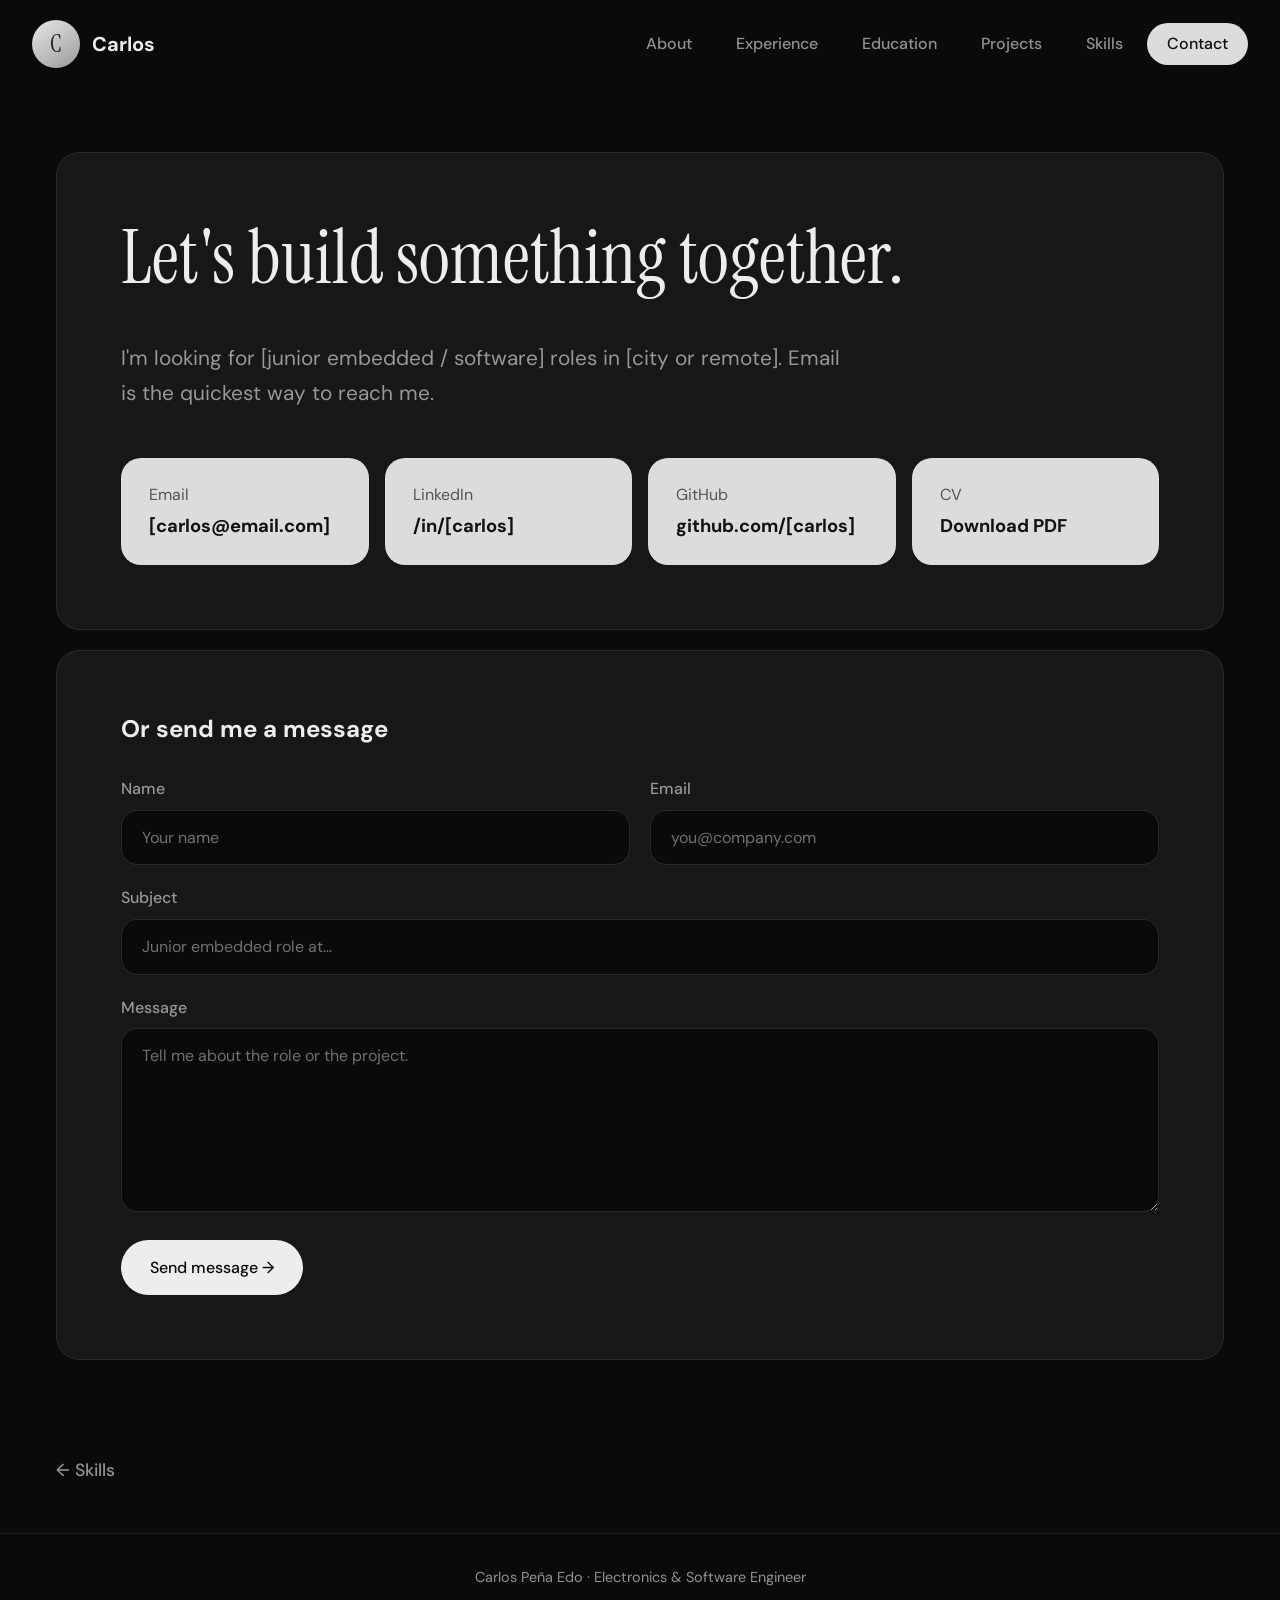
==== contact.html @ af1e5999 "resto del layout listo" ====
<!DOCTYPE html>
<html lang="en">
    <head>
        <meta charset="UTF-8">
        <meta name="viewport" content="width=device-width, initial-scale=1.0">
        <meta name="description" content="Get in touch with Carlos Peña Edo — email, LinkedIn, GitHub and CV.">
        <meta name="theme-color" content="#0a0a0a">

        <link rel="preconnect" href="https://fonts.googleapis.com">
        <link rel="preconnect" href="https://fonts.gstatic.com" crossorigin>
        <link rel="stylesheet" href="https://fonts.googleapis.com/css2?family=DM+Sans:wght@400;500;700&family=Instrument+Serif&display=swap">

        <link rel="stylesheet" href="css/common.css">
        <link rel="stylesheet" href="css/contact.css">

        <title>Contact · Carlos Peña Edo</title>
    </head>
    <body>
        <header class="header">
            <a class="header__logo" href="index.html">
                <span class="header__avatar" aria-hidden="true">C</span>
                Carlos
            </a>

            <nav class="header__nav" aria-label="Main">
                <ul class="nav__list">
                    <li><a class="nav__link" href="index.html">About</a></li>
                    <li><a class="nav__link" href="experience.html">Experience</a></li>
                    <li><a class="nav__link" href="education.html">Education</a></li>
                    <li><a class="nav__link" href="projects.html">Projects</a></li>
                    <li><a class="nav__link" href="skills.html">Skills</a></li>
                    <li><a class="nav__link is-active" href="contact.html" aria-current="page">Contact</a></li>
                </ul>
            </nav>
        </header>

        <main>
            <section class="card contact">
                <h1 class="contact__title">Let's build something together.</h1>
                <p class="contact__description">I'm looking for [junior embedded / software] roles in [city or remote]. Email is the quickest way to reach me.</p>

                <ul class="contact__links">
                    <li>
                        <a class="contact__link" href="mailto:carlos@email.com">
                            <span class="contact__link-label">Email</span>
                            <span class="contact__link-value">[carlos@email.com]</span>
                        </a>
                    </li>
                    <li>
                        <a class="contact__link" href="#">
                            <span class="contact__link-label">LinkedIn</span>
                            <span class="contact__link-value">/in/[carlos]</span>
                        </a>
                    </li>
                    <li>
                        <a class="contact__link" href="#">
                            <span class="contact__link-label">GitHub</span>
                            <span class="contact__link-value">github.com/[carlos]</span>
                        </a>
                    </li>
                    <li>
                        <a class="contact__link" href="#">
                            <span class="contact__link-label">CV</span>
                            <span class="contact__link-value">Download PDF</span>
                        </a>
                    </li>
                </ul>
            </section>

            <section class="card message" aria-labelledby="message-title">
                <h2 class="message__title" id="message-title">Or send me a message</h2>

                <!-- Solo es visual: para que envíe de verdad, action tiene que apuntar a un servicio (p. ej. Formspree) -->
                <form class="message__form" action="#">
                    <div class="message__field">
                        <label class="message__label" for="name">Name</label>
                        <input class="message__input" id="name" name="name" type="text" autocomplete="name" placeholder="Your name" required>
                    </div>

                    <div class="message__field">
                        <label class="message__label" for="email">Email</label>
                        <input class="message__input" id="email" name="email" type="email" autocomplete="email" placeholder="you@company.com" required>
                    </div>

                    <div class="message__field message__field--full">
                        <label class="message__label" for="subject">Subject</label>
                        <input class="message__input" id="subject" name="subject" type="text" placeholder="Junior embedded role at…">
                    </div>

                    <div class="message__field message__field--full">
                        <label class="message__label" for="message">Message</label>
                        <textarea class="message__input" id="message" name="message" rows="6" placeholder="Tell me about the role or the project." required></textarea>
                    </div>

                    <button class="btn btn--solid message__submit" type="submit">Send message <span aria-hidden="true">→</span></button>
                </form>
            </section>

            <nav class="pager" aria-label="Pages">
                <a class="pager__link" href="skills.html"><span aria-hidden="true">←</span> Skills</a>
            </nav>
        </main>

        <footer class="footer">
            <p>Carlos Peña Edo · Electronics &amp; Software Engineer</p>
        </footer>
    </body>
</html>
---- css/common.css ----
:root {
    --color-bg: #0a0a0a;
    --color-surface: #161718;
    --color-border: rgb(255 255 255 / 0.08);
    --color-text: #ededed;
    --color-muted: rgb(237 237 237 / 0.6);
    --color-subtle: rgb(237 237 237 / 0.45);
    --color-header-bg: rgb(10 10 10 / 0.8);

    --font-sans: "DM Sans", system-ui, sans-serif;
    --font-serif: "Instrument Serif", serif;
    --font-mono: ui-monospace, monospace;

    --radius: 1.5rem;
    --page-width: 1200px;
}

/* Reset inicial para que el navegador no tome estilos predeterminados */

*, *::before, *::after { box-sizing: border-box; }
body, h1, h2, h3, p, ul, ol, dl, dd { margin: 0; }
ul, ol { padding: 0; list-style: none; }
img { display: block; max-width: 100%; }
a { color: inherit; text-decoration: none; }
button, input, textarea { font: inherit; }   /* los formularios no heredan la fuente por defecto */
button { cursor: pointer; }


/* Común */

body {
    font-family: var(--font-sans);
    background: var(--color-bg);
    color: var(--color-text);
    line-height: 1.6;
}

main {
    max-width: var(--page-width);
    margin-inline: auto;
    padding-inline: 1rem;
}

h1, h2 {
    font-family: var(--font-serif);
    font-weight: 400;
    line-height: 1.2;
}

p {
    font-family: var(--font-sans);
    font-weight: 400;
    color: var(--color-muted);
}

/* Header */

.header {
    display: flex;
    align-items: center;
    justify-content: space-between;
    gap: 1.5rem;
    padding: 1.25rem 2rem;
    position: sticky;
    top: 0;
    background: var(--color-header-bg);
    backdrop-filter: blur(10px);
}

.header__logo {
    display: flex;
    align-items: center;
    gap: 0.75rem;
    font-weight: 700;
    font-size: 1.25rem;
}

.header__avatar {
    display: grid;
    place-items: center;
    width: 3rem;
    height: 3rem;
    border-radius: 50%;
    background: linear-gradient(145deg, #e8e8e8, #9a9a9a);
    color: #222;
    font-family: var(--font-serif);
    font-size: 1.5rem;
    font-weight: 400;
}

.nav__list{
    display: flex;
    gap: 0.25rem;
}

.nav__link {
    display: block;
    padding: 0.5rem 1.25rem;
    border-radius: 999px;
    color: var(--color-muted);
    font-weight: 500;
    transition: color 0.2s, background-color 0.2s;
}

.nav__link:hover {
    color: var(--color-text);
}

.nav__link.is-active {
    background: #dcdcdc;
    color: #111;
}

/* Footer */
.footer {
    text-align: center;
    align-items: center;
    padding: 2rem 1rem;
    border-top: 1px solid var(--color-border);
    color: var(--color-muted);
    font-size: 0.9rem;
}

/* Card */
.card {
    background-color: var(--color-surface);
    border: 1px solid var(--color-border);
    border-radius: var(--radius);
}

/* Buttons */
.btn {
    display: inline-block;
    padding: 0.875rem 1.75rem;
    border: 1px solid transparent;    /* mismo tamaño en todas las variantes */
    border-radius: 999px;
    font-weight: 500;
    text-align: center;
    transition: background-color 0.2s, border-color 0.2s, color 0.2s;
}

.btn:focus-visible {
    outline: 2px solid var(--color-text);
    outline-offset: 3px;
}

.btn--solid {
    background-color: var(--color-text);
    color: var(--color-bg);
}

.btn--solid:hover {
    background-color: #ffffff;
}

.btn--outline {
    border-color: rgb(255 255 255 / 0.2);
    color: var(--color-text);
}

.btn--outline:hover {
    border-color: rgb(255 255 255 / 0.45);
    background-color: rgb(255 255 255 / 0.06);
}

@media (max-width: 768px) {
    .header__nav {
        overflow-x: auto;
    }
}

/* Page title (páginas interiores) */
.page-title {
    margin-block: 4rem 2.5rem;
    font-size: clamp(2.75rem, 2rem + 3vw, 4.5rem);
}

/* Tags */
.tag-list {
    display: flex;
    flex-wrap: wrap;
    gap: 0.625rem;
}

.tag {
    padding: 0.375rem 1.125rem;
    border-radius: 999px;
    background-color: #dcdcdc;        /* mismo gris que el enlace activo del menú */
    color: #111;
    font-size: 0.95rem;
    font-weight: 500;
}

/* Pager: anterior / siguiente al final de cada página */
.pager {
    display: flex;
    justify-content: space-between;
    gap: 1rem;
    margin-block: 6rem 3rem;
    font-size: 1.1rem;
    font-weight: 500;
}

.pager__link {
    color: var(--color-muted);
    transition: color 0.2s;
}

.pager__link--next {
    margin-left: auto;                /* se queda a la derecha aunque no haya enlace anterior */
    color: var(--color-text);
}

.pager__link:hover {
    color: var(--color-text);
}
---- css/contact.css ----
/* Común */
.contact,
.message {
    padding: clamp(1.75rem, 5vw, 4rem);
}

/* Contact */
.contact {
    margin-top: 4rem;
}

.contact__title {
    font-size: clamp(2.75rem, 1.5rem + 4vw, 5.5rem);
    line-height: 1.1;
}

.contact__description {
    max-width: 46rem;
    margin-top: 2.5rem;
    font-size: clamp(1.1rem, 1rem + 0.5vw, 1.3rem);
    line-height: 1.7;
}

.contact__links {
    display: grid;
    grid-template-columns: repeat(auto-fit, minmax(min(13rem, 100%), 1fr));
    gap: 1rem;
    margin-top: 3rem;
}

.contact__link {
    display: flex;
    flex-direction: column;
    gap: 0.25rem;
    height: 100%;                     /* todas las tarjetas igual de altas */
    padding: 1.5rem 1.75rem;
    border-radius: 1.25rem;
    background-color: #dcdcdc;
    color: #111;
    transition: transform 0.2s;
}

.contact__link:hover {
    transform: translateY(-3px);
}

.contact__link:focus-visible {
    outline: 2px solid var(--color-text);
    outline-offset: 3px;
}

.contact__link-label {
    color: #555;
}

.contact__link-value {
    font-size: 1.15rem;
    font-weight: 700;
    overflow-wrap: anywhere;          /* un email largo parte línea en vez de salirse */
}

/* Message (formulario) */
.message {
    margin-top: 1.25rem;
}

.message__title {
    margin-bottom: 2rem;
    font-family: var(--font-sans);
    font-size: 1.5rem;
    font-weight: 700;
}

.message__form {
    display: grid;
    grid-template-columns: 1fr 1fr;   /* nombre | email */
    gap: 1.25rem;
}

.message__field {
    display: flex;
    flex-direction: column;
    gap: 0.5rem;
}

.message__field--full,
.message__submit {
    grid-column: 1 / -1;              /* ocupa las dos columnas */
}

.message__label {
    font-weight: 500;
    color: var(--color-muted);
}

.message__input {
    width: 100%;
    padding: 0.875rem 1.25rem;
    border: 1px solid rgb(255 255 255 / 0.12);
    border-radius: 1rem;
    background-color: var(--color-bg);
    color: var(--color-text);
    transition: border-color 0.2s;
}

.message__input::placeholder {
    color: var(--color-subtle);
}

.message__input:hover {
    border-color: rgb(255 255 255 / 0.25);
}

.message__input:focus-visible {
    outline: 2px solid var(--color-text);
    outline-offset: 2px;
}

textarea.message__input {
    resize: vertical;                 /* solo se puede agrandar hacia abajo */
}

.message__submit {
    justify-self: start;              /* el botón no se estira a todo el ancho */
    margin-top: 0.5rem;
}

@media (max-width: 768px) {
    .message__form {
        grid-template-columns: 1fr;
    }
}
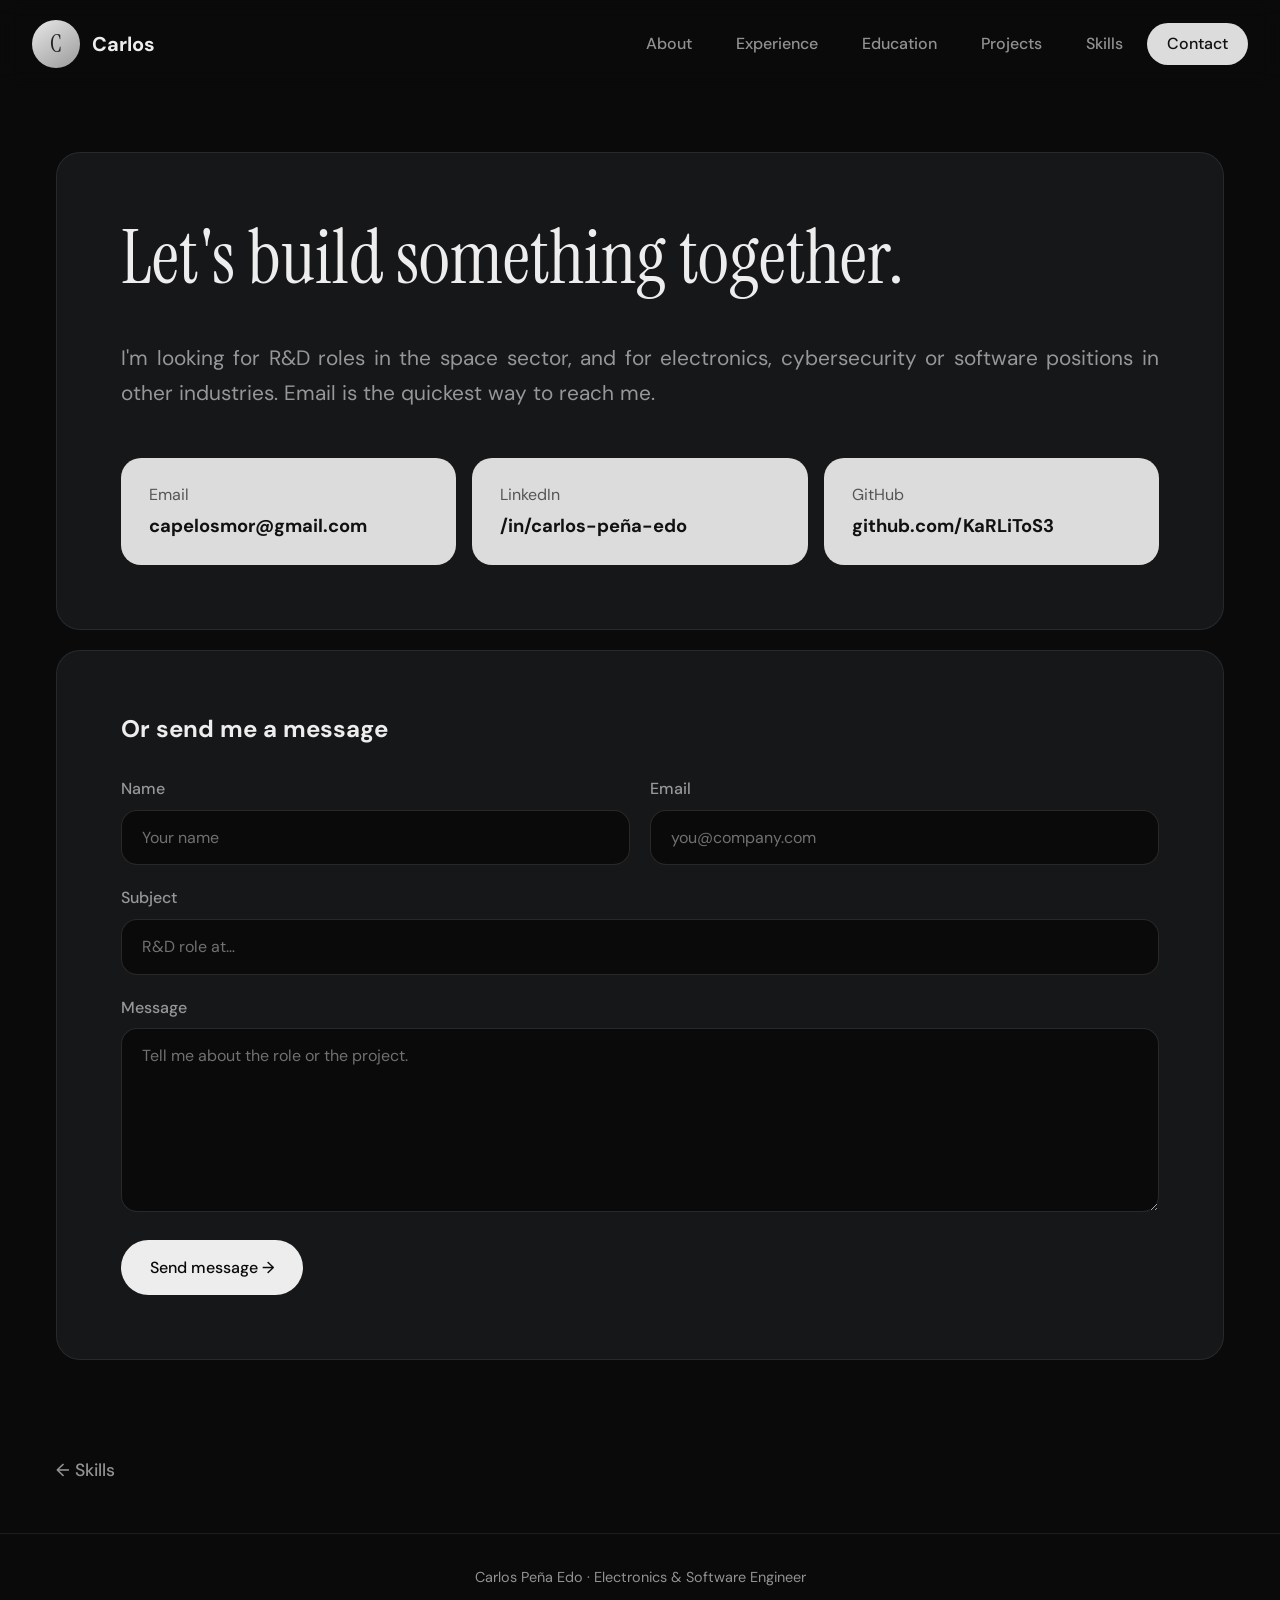
==== commit fb77405e: "proyecto finalizado" ====
--- a/contact.html
+++ b/contact.html
@@ -3,7 +3,7 @@
     <head>
         <meta charset="UTF-8">
         <meta name="viewport" content="width=device-width, initial-scale=1.0">
-        <meta name="description" content="Get in touch with Carlos Peña Edo — email, LinkedIn, GitHub and CV.">
+        <meta name="description" content="Get in touch with Carlos Peña Edo — email, LinkedIn and GitHub.">
         <meta name="theme-color" content="#0a0a0a">
 
         <link rel="preconnect" href="https://fonts.googleapis.com">
@@ -37,31 +37,25 @@
         <main>
             <section class="card contact">
                 <h1 class="contact__title">Let's build something together.</h1>
-                <p class="contact__description">I'm looking for [junior embedded / software] roles in [city or remote]. Email is the quickest way to reach me.</p>
+                <p class="contact__description">I'm looking for R&amp;D roles in the space sector, and for electronics, cybersecurity or software positions in other industries. Email is the quickest way to reach me.</p>
 
                 <ul class="contact__links">
                     <li>
-                        <a class="contact__link" href="mailto:carlos@email.com">
+                        <a class="contact__link" href="mailto:capelosmor@gmail.com">
                             <span class="contact__link-label">Email</span>
-                            <span class="contact__link-value">[carlos@email.com]</span>
+                            <span class="contact__link-value">capelosmor@gmail.com</span>
                         </a>
                     </li>
                     <li>
-                        <a class="contact__link" href="#">
+                        <a class="contact__link" href="https://www.linkedin.com/in/carlos-pe%C3%B1a-edo-322042381" target="_blank" rel="noopener">
                             <span class="contact__link-label">LinkedIn</span>
-                            <span class="contact__link-value">/in/[carlos]</span>
+                            <span class="contact__link-value">/in/carlos-peña-edo</span>
                         </a>
                     </li>
                     <li>
-                        <a class="contact__link" href="#">
+                        <a class="contact__link" href="https://github.com/KaRLiToS3" target="_blank" rel="noopener">
                             <span class="contact__link-label">GitHub</span>
-                            <span class="contact__link-value">github.com/[carlos]</span>
-                        </a>
-                    </li>
-                    <li>
-                        <a class="contact__link" href="#">
-                            <span class="contact__link-label">CV</span>
-                            <span class="contact__link-value">Download PDF</span>
+                            <span class="contact__link-value">github.com/KaRLiToS3</span>
                         </a>
                     </li>
                 </ul>
@@ -84,7 +78,7 @@
 
                     <div class="message__field message__field--full">
                         <label class="message__label" for="subject">Subject</label>
-                        <input class="message__input" id="subject" name="subject" type="text" placeholder="Junior embedded role at…">
+                        <input class="message__input" id="subject" name="subject" type="text" placeholder="R&amp;D role at…">
                     </div>
 
                     <div class="message__field message__field--full">
--- a/css/common.css
+++ b/css/common.css
@@ -63,6 +63,7 @@
     padding: 1.25rem 2rem;
     position: sticky;
     top: 0;
+    z-index: 10;                      /* por encima de las imágenes posicionadas de las cards */
     background: var(--color-header-bg);
     backdrop-filter: blur(10px);
 }
--- a/css/contact.css
+++ b/css/contact.css
@@ -15,10 +15,10 @@
 }
 
 .contact__description {
-    max-width: 46rem;
     margin-top: 2.5rem;
     font-size: clamp(1.1rem, 1rem + 0.5vw, 1.3rem);
     line-height: 1.7;
+    text-align: justify;
 }
 
 .contact__links {
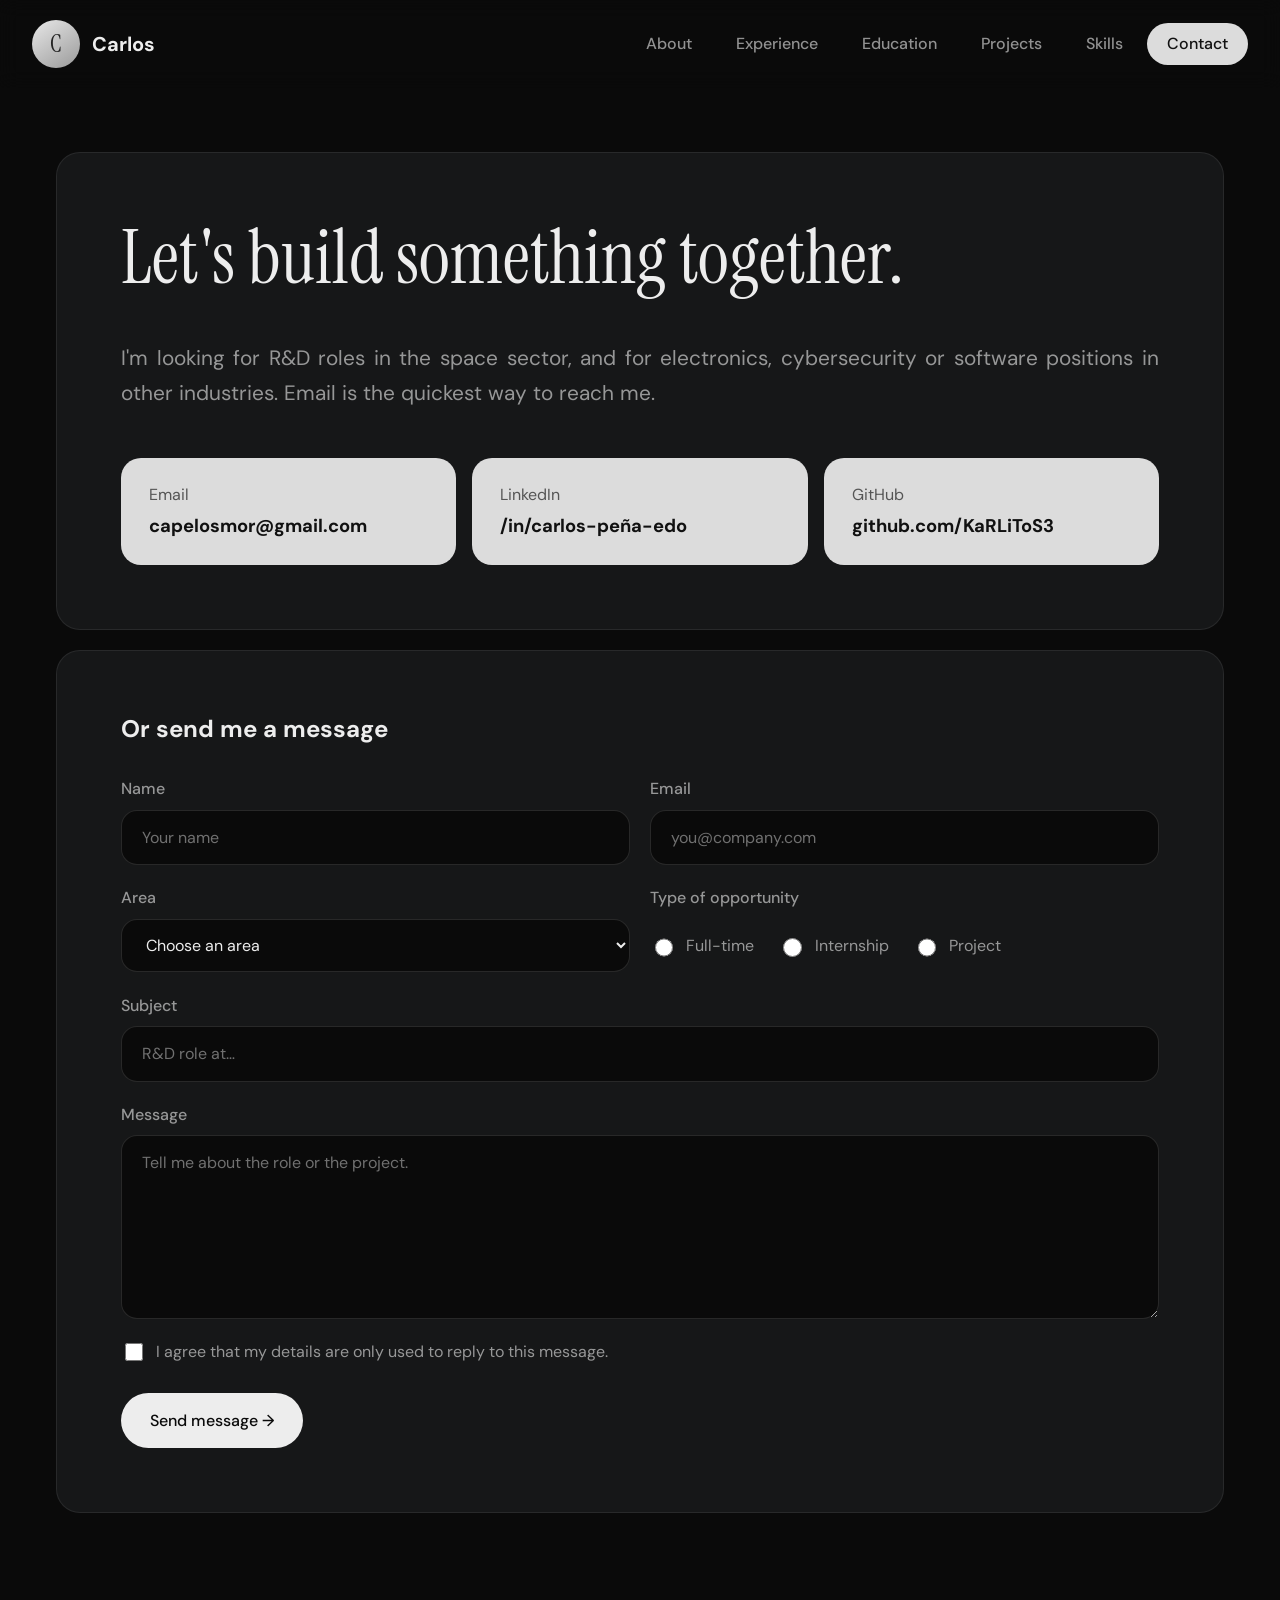
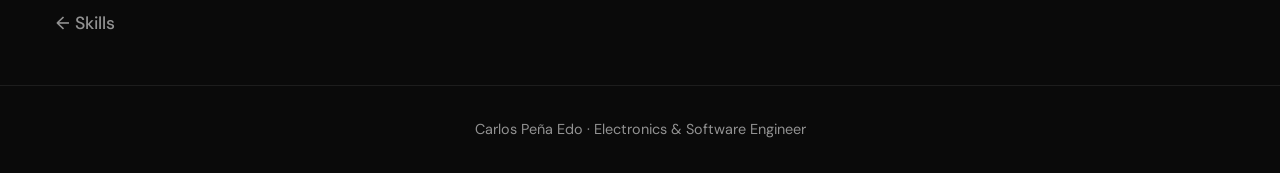
==== commit cec2ee3e: "form fix" ====
--- a/contact.html
+++ b/contact.html
@@ -76,6 +76,29 @@
                         <input class="message__input" id="email" name="email" type="email" autocomplete="email" placeholder="you@company.com" required>
                     </div>
 
+                    <div class="message__field">
+                        <label class="message__label" for="area">Area</label>
+                        <select class="message__input" id="area" name="area">
+                            <option value="" selected disabled>Choose an area</option>
+                            <option value="space">Space R&amp;D</option>
+                            <option value="electronics">Electronics &amp; PCB</option>
+                            <option value="embedded">Embedded systems</option>
+                            <option value="cybersecurity">Cybersecurity</option>
+                            <option value="software">Software</option>
+                            <option value="other">Something else</option>
+                        </select>
+                    </div>
+
+                    <!-- fieldset + legend agrupa los radio buttons bajo un mismo título (lo leen los lectores de pantalla) -->
+                    <fieldset class="message__choices">
+                        <legend class="message__label">Type of opportunity</legend>
+                        <div class="message__options">
+                            <label class="message__option"><input type="radio" name="type" value="full-time"> Full-time</label>
+                            <label class="message__option"><input type="radio" name="type" value="internship"> Internship</label>
+                            <label class="message__option"><input type="radio" name="type" value="project"> Project</label>
+                        </div>
+                    </fieldset>
+
                     <div class="message__field message__field--full">
                         <label class="message__label" for="subject">Subject</label>
                         <input class="message__input" id="subject" name="subject" type="text" placeholder="R&amp;D role at…">
@@ -85,6 +108,11 @@
                         <label class="message__label" for="message">Message</label>
                         <textarea class="message__input" id="message" name="message" rows="6" placeholder="Tell me about the role or the project." required></textarea>
                     </div>
+
+                    <label class="message__check">
+                        <input type="checkbox" name="consent" required>
+                        I agree that my details are only used to reply to this message.
+                    </label>
 
                     <button class="btn btn--solid message__submit" type="submit">Send message <span aria-hidden="true">→</span></button>
                 </form>
--- a/css/common.css
+++ b/css/common.css
@@ -22,7 +22,7 @@
 ul, ol { padding: 0; list-style: none; }
 img { display: block; max-width: 100%; }
 a { color: inherit; text-decoration: none; }
-button, input, textarea { font: inherit; }   /* los formularios no heredan la fuente por defecto */
+button, input, select, textarea { font: inherit; }   /* los formularios no heredan la fuente por defecto */
 button { cursor: pointer; }
 
 
--- a/css/contact.css
+++ b/css/contact.css
@@ -84,6 +84,7 @@
 }
 
 .message__field--full,
+.message__check,
 .message__submit {
     grid-column: 1 / -1;              /* ocupa las dos columnas */
 }
@@ -120,6 +121,48 @@
     resize: vertical;                 /* solo se puede agrandar hacia abajo */
 }
 
+select.message__input {
+    cursor: pointer;
+}
+
+/* Radio buttons y checkbox */
+.message__choices {
+    min-width: 0;                     /* quita los estilos que el navegador pone por defecto al fieldset */
+    margin: 0;
+    padding: 0;
+    border: 0;
+}
+
+.message__choices legend {
+    padding: 0;
+    margin-bottom: 0.5rem;
+}
+
+.message__options {
+    display: flex;
+    flex-wrap: wrap;
+    gap: 0.5rem 1.5rem;
+    padding-block: 0.875rem;          /* misma altura que los inputs de al lado */
+}
+
+.message__option,
+.message__check {
+    display: flex;
+    align-items: center;
+    gap: 0.625rem;
+    color: var(--color-muted);
+    cursor: pointer;
+}
+
+.message__option input,
+.message__check input {
+    flex-shrink: 0;                   /* la casilla no se aplasta si el texto ocupa dos líneas */
+    width: 1.15rem;
+    height: 1.15rem;
+    accent-color: var(--color-text);  /* colorea la marca con el gris claro del tema */
+    cursor: pointer;
+}
+
 .message__submit {
     justify-self: start;              /* el botón no se estira a todo el ancho */
     margin-top: 0.5rem;
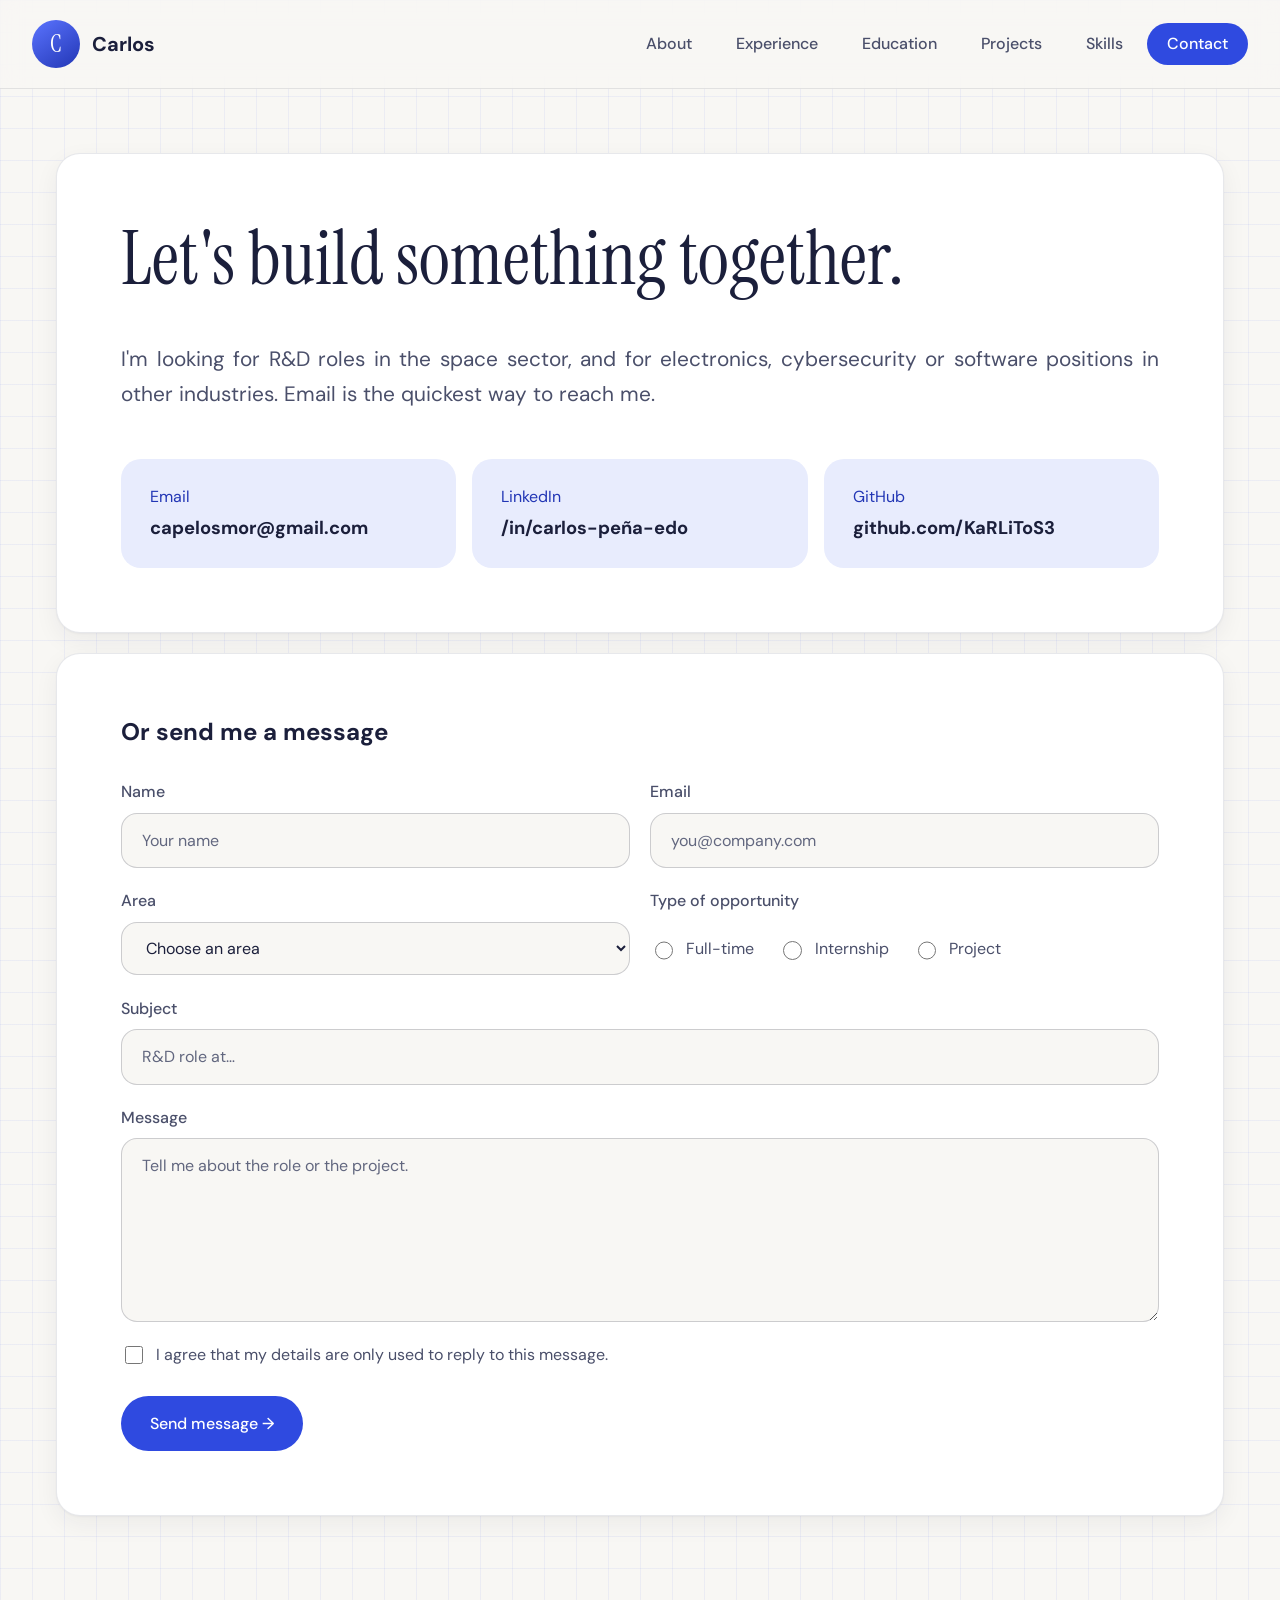
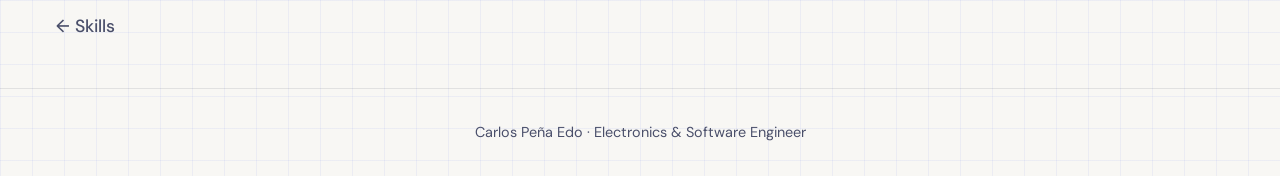
==== commit 57aab38f: "blue_white theme" ====
--- a/contact.html
+++ b/contact.html
@@ -4,7 +4,7 @@
         <meta charset="UTF-8">
         <meta name="viewport" content="width=device-width, initial-scale=1.0">
         <meta name="description" content="Get in touch with Carlos Peña Edo — email, LinkedIn and GitHub.">
-        <meta name="theme-color" content="#0a0a0a">
+        <meta name="theme-color" content="#f8f7f4">
 
         <link rel="preconnect" href="https://fonts.googleapis.com">
         <link rel="preconnect" href="https://fonts.gstatic.com" crossorigin>
--- a/css/common.css
+++ b/css/common.css
@@ -1,11 +1,25 @@
 :root {
-    --color-bg: #0a0a0a;
-    --color-surface: #161718;
-    --color-border: rgb(255 255 255 / 0.08);
-    --color-text: #ededed;
-    --color-muted: rgb(237 237 237 / 0.6);
-    --color-subtle: rgb(237 237 237 / 0.45);
-    --color-header-bg: rgb(10 10 10 / 0.8);
+    color-scheme: light;              /* scrollbars y controles de formulario en versión clara */
+
+    --color-bg: #f8f7f4;              /* blanco roto, más cálido que #fff */
+    --color-surface: #ffffff;
+    --color-border: rgb(27 31 59 / 0.1);
+    --color-border-strong: rgb(27 31 59 / 0.2);
+    --color-text: #1b1f3b;            /* azul tinta casi negro */
+    --color-muted: #4a4f6a;
+    --color-subtle: #62677f;
+    --color-header-bg: rgb(248 247 244 / 0.8);
+    --color-grid: rgb(47 74 224 / 0.06);
+
+    --color-accent: #2f4ae0;          /* azul cobalto: enlaces, botones, menú */
+    --color-accent-strong: #2236b5;
+    --color-accent-soft: #e8ecfd;
+    --color-on-accent: #ffffff;       /* texto encima del azul */
+    --color-signal: #f26b38;          /* naranja: solo detalles decorativos */
+    --color-signal-text: #c2470f;     /* naranja más oscuro para que se lea como texto */
+    --color-signal-soft: #fff0e8;
+
+    --shadow: 0 1px 2px rgb(27 31 59 / 0.04), 0 8px 24px rgb(27 31 59 / 0.06);
 
     --font-sans: "DM Sans", system-ui, sans-serif;
     --font-serif: "Instrument Serif", serif;
@@ -30,9 +44,18 @@
 
 body {
     font-family: var(--font-sans);
-    background: var(--color-bg);
+    background-color: var(--color-bg);
+    background-image:                 /* cuadrícula de plano: una línea horizontal y otra vertical cada 2rem */
+        linear-gradient(var(--color-grid) 1px, transparent 1px),
+        linear-gradient(90deg, var(--color-grid) 1px, transparent 1px);
+    background-size: 2rem 2rem;
     color: var(--color-text);
     line-height: 1.6;
+}
+
+::selection {
+    background-color: var(--color-accent-soft);
+    color: var(--color-accent-strong);
 }
 
 main {
@@ -64,6 +87,7 @@
     position: sticky;
     top: 0;
     z-index: 10;                      /* por encima de las imágenes posicionadas de las cards */
+    border-bottom: 1px solid var(--color-border);
     background: var(--color-header-bg);
     backdrop-filter: blur(10px);
 }
@@ -82,8 +106,8 @@
     width: 3rem;
     height: 3rem;
     border-radius: 50%;
-    background: linear-gradient(145deg, #e8e8e8, #9a9a9a);
-    color: #222;
+    background: linear-gradient(145deg, #5b74ff, var(--color-accent-strong));
+    color: var(--color-on-accent);
     font-family: var(--font-serif);
     font-size: 1.5rem;
     font-weight: 400;
@@ -104,12 +128,13 @@
 }
 
 .nav__link:hover {
-    color: var(--color-text);
+    background-color: var(--color-accent-soft);
+    color: var(--color-accent-strong);
 }
 
 .nav__link.is-active {
-    background: #dcdcdc;
-    color: #111;
+    background: var(--color-accent);
+    color: var(--color-on-accent);
 }
 
 /* Footer */
@@ -127,6 +152,7 @@
     background-color: var(--color-surface);
     border: 1px solid var(--color-border);
     border-radius: var(--radius);
+    box-shadow: var(--shadow);        /* en fondo claro la sombra separa la card del fondo */
 }
 
 /* Buttons */
@@ -141,27 +167,28 @@
 }
 
 .btn:focus-visible {
-    outline: 2px solid var(--color-text);
+    outline: 2px solid var(--color-accent);
     outline-offset: 3px;
 }
 
 .btn--solid {
-    background-color: var(--color-text);
-    color: var(--color-bg);
+    background-color: var(--color-accent);
+    color: var(--color-on-accent);
 }
 
 .btn--solid:hover {
-    background-color: #ffffff;
+    background-color: var(--color-accent-strong);
 }
 
 .btn--outline {
-    border-color: rgb(255 255 255 / 0.2);
+    border-color: var(--color-border-strong);
+    background-color: var(--color-surface);
     color: var(--color-text);
 }
 
 .btn--outline:hover {
-    border-color: rgb(255 255 255 / 0.45);
-    background-color: rgb(255 255 255 / 0.06);
+    border-color: var(--color-accent);
+    color: var(--color-accent-strong);
 }
 
 @media (max-width: 768px) {
@@ -176,6 +203,11 @@
     font-size: clamp(2.75rem, 2rem + 3vw, 4.5rem);
 }
 
+.page-title::after {
+    content: ".";                     /* punto final decorativo en naranja: «Projects.» */
+    color: var(--color-signal);
+}
+
 /* Tags */
 .tag-list {
     display: flex;
@@ -186,8 +218,8 @@
 .tag {
     padding: 0.375rem 1.125rem;
     border-radius: 999px;
-    background-color: #dcdcdc;        /* mismo gris que el enlace activo del menú */
-    color: #111;
+    background-color: var(--color-accent-soft);   /* versión suave del azul del menú */
+    color: var(--color-accent-strong);
     font-size: 0.95rem;
     font-weight: 500;
 }
@@ -209,9 +241,9 @@
 
 .pager__link--next {
     margin-left: auto;                /* se queda a la derecha aunque no haya enlace anterior */
-    color: var(--color-text);
+    color: var(--color-accent);
 }
 
 .pager__link:hover {
-    color: var(--color-text);
-}
+    color: var(--color-accent-strong);
+}
--- a/css/contact.css
+++ b/css/contact.css
@@ -34,23 +34,25 @@
     gap: 0.25rem;
     height: 100%;                     /* todas las tarjetas igual de altas */
     padding: 1.5rem 1.75rem;
+    border: 1px solid transparent;    /* reserva el hueco del borde que aparece en hover */
     border-radius: 1.25rem;
-    background-color: #dcdcdc;
-    color: #111;
-    transition: transform 0.2s;
+    background-color: var(--color-accent-soft);
+    color: var(--color-text);
+    transition: transform 0.2s, border-color 0.2s;
 }
 
 .contact__link:hover {
     transform: translateY(-3px);
+    border-color: var(--color-accent);
 }
 
 .contact__link:focus-visible {
-    outline: 2px solid var(--color-text);
+    outline: 2px solid var(--color-accent);
     outline-offset: 3px;
 }
 
 .contact__link-label {
-    color: #555;
+    color: var(--color-accent-strong);
 }
 
 .contact__link-value {
@@ -97,7 +99,7 @@
 .message__input {
     width: 100%;
     padding: 0.875rem 1.25rem;
-    border: 1px solid rgb(255 255 255 / 0.12);
+    border: 1px solid var(--color-border-strong);
     border-radius: 1rem;
     background-color: var(--color-bg);
     color: var(--color-text);
@@ -109,11 +111,11 @@
 }
 
 .message__input:hover {
-    border-color: rgb(255 255 255 / 0.25);
+    border-color: var(--color-accent);
 }
 
 .message__input:focus-visible {
-    outline: 2px solid var(--color-text);
+    outline: 2px solid var(--color-accent);
     outline-offset: 2px;
 }
 
@@ -159,7 +161,7 @@
     flex-shrink: 0;                   /* la casilla no se aplasta si el texto ocupa dos líneas */
     width: 1.15rem;
     height: 1.15rem;
-    accent-color: var(--color-text);  /* colorea la marca con el gris claro del tema */
+    accent-color: var(--color-accent);   /* colorea la marca con el azul del tema */
     cursor: pointer;
 }
 
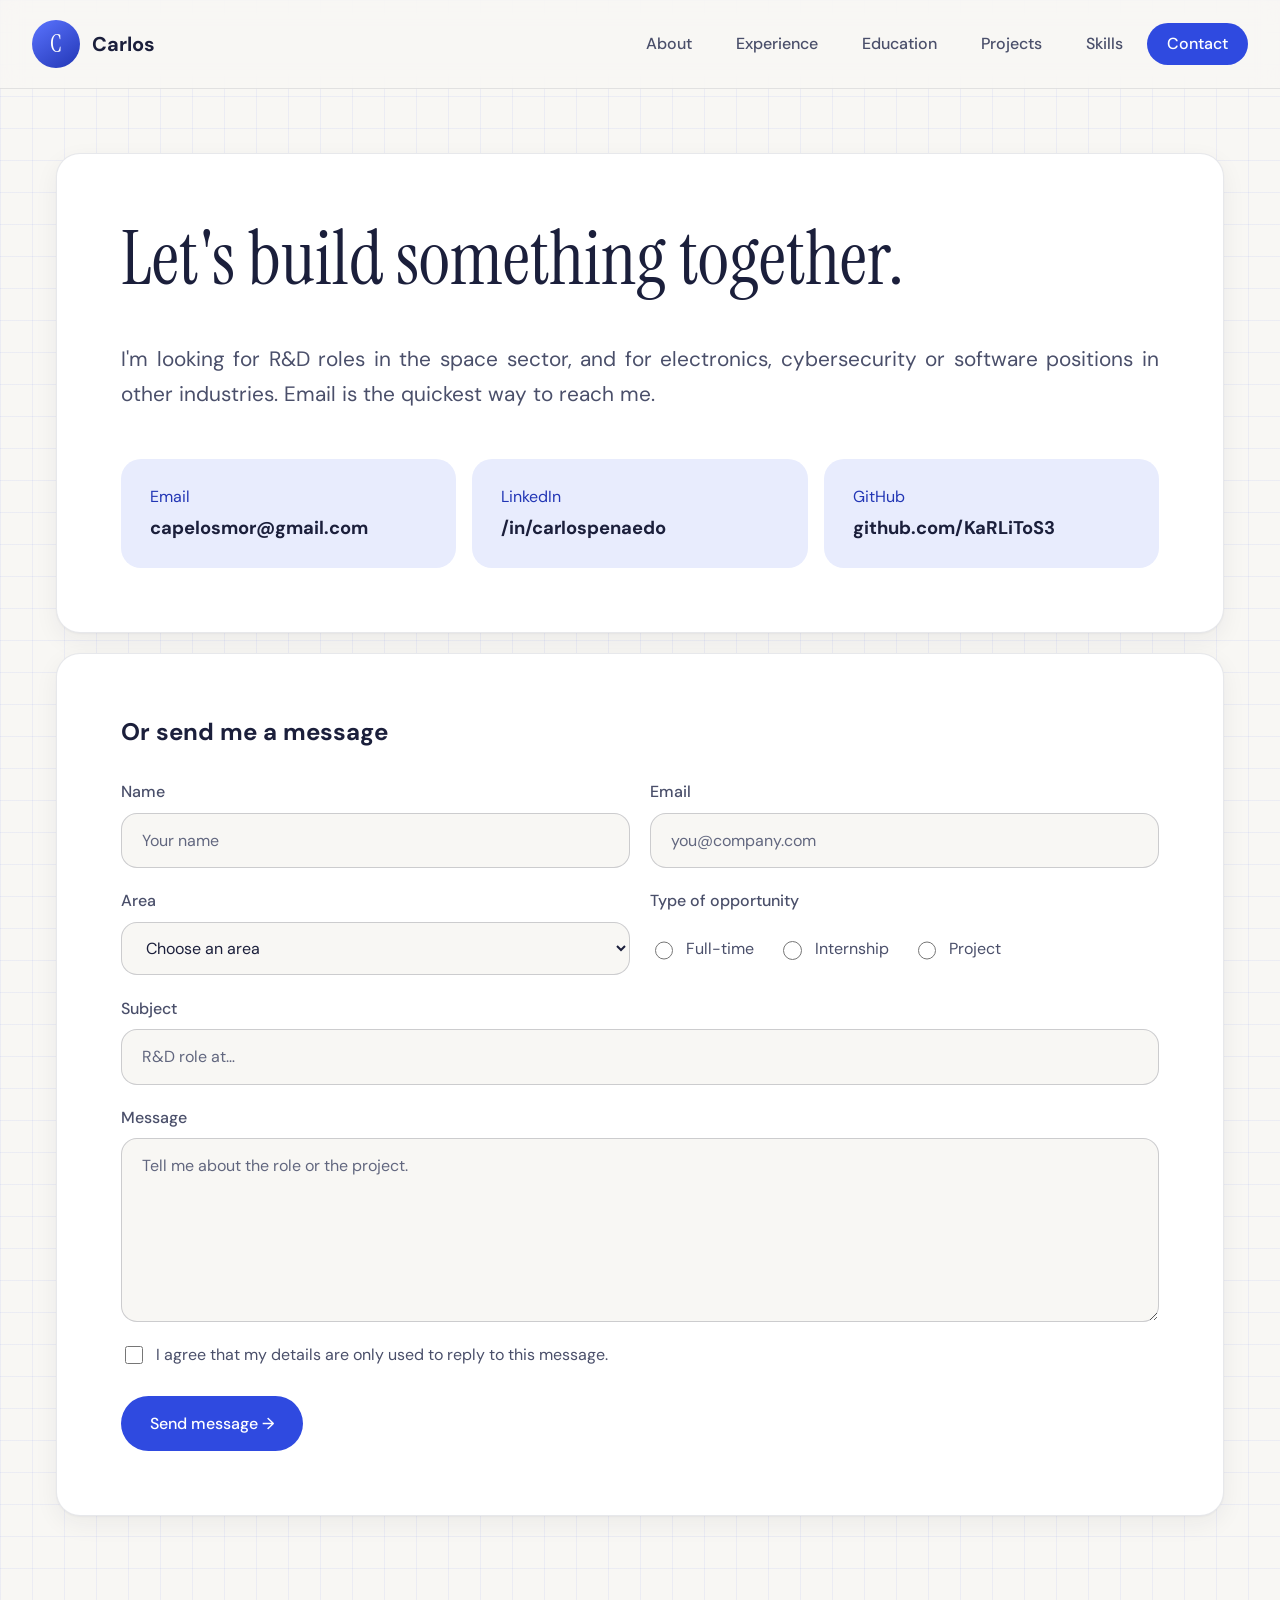
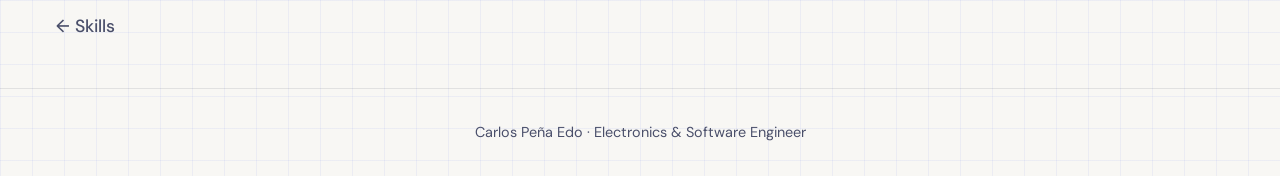
==== commit 5c9b44a6: "update with new projects" ====
--- a/contact.html
+++ b/contact.html
@@ -47,9 +47,9 @@
                         </a>
                     </li>
                     <li>
-                        <a class="contact__link" href="https://www.linkedin.com/in/carlos-pe%C3%B1a-edo-322042381" target="_blank" rel="noopener">
+                        <a class="contact__link" href="https://www.linkedin.com/in/carlospenaedo" target="_blank" rel="noopener">
                             <span class="contact__link-label">LinkedIn</span>
-                            <span class="contact__link-value">/in/carlos-peña-edo</span>
+                            <span class="contact__link-value">/in/carlospenaedo</span>
                         </a>
                     </li>
                     <li>
